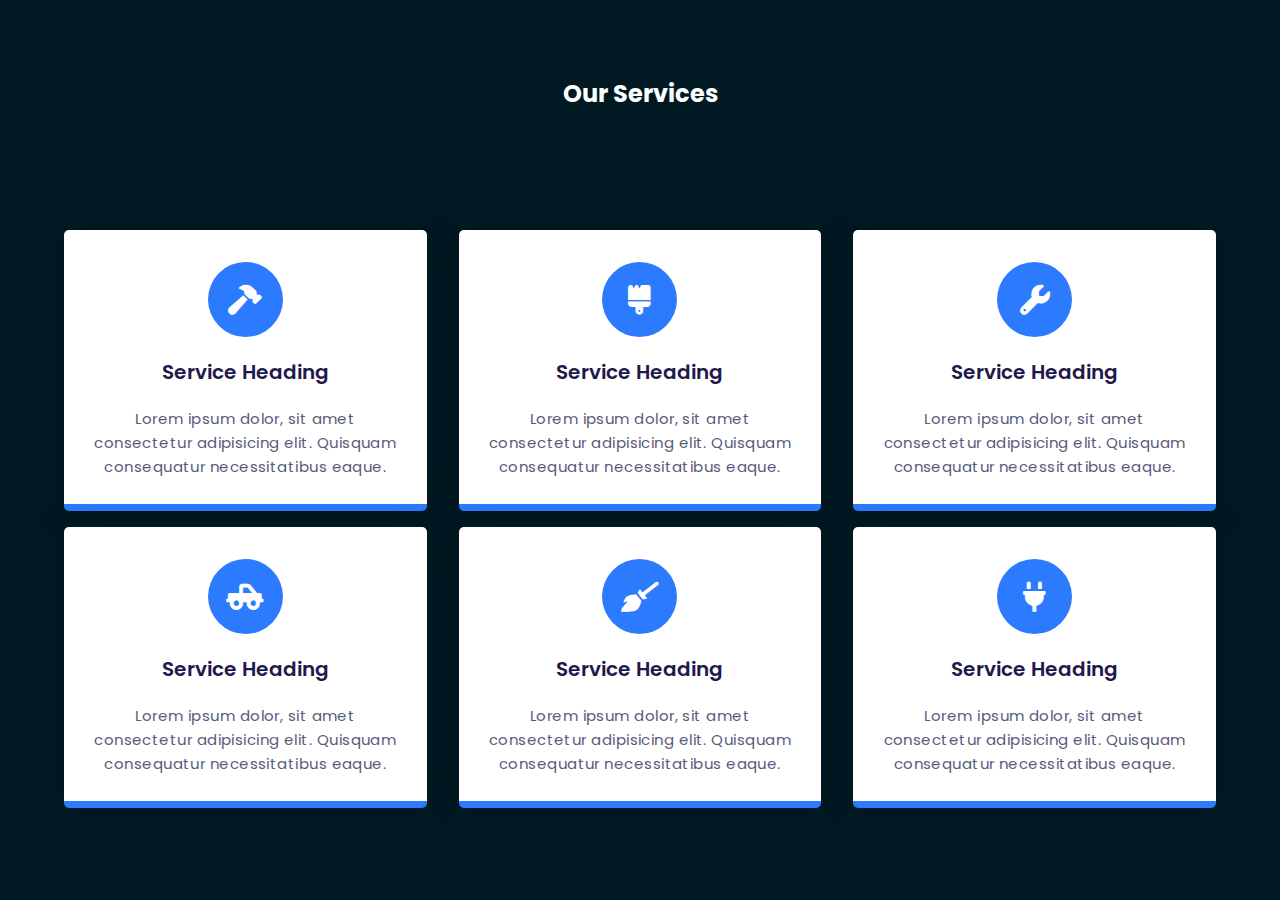
==== about.html @ 6e2f7df0 "Add files via upload" ====
<!DOCTYPE html>
<html lang="en">
  <head>
    <meta name="viewport" content="width=device-width, initial-scale=1.0" />
    <title>Responsive Services Section</title>
    <!-- Font Awesome CDN-->
    <link
      rel="stylesheet"
      href="https://cdnjs.cloudflare.com/ajax/libs/font-awesome/6.0.0-beta3/css/all.min.css"
    />
    <!-- Google Font -->
    <link
      href="https://fonts.googleapis.com/css2?family=Poppins:wght@400;500;600&display=swap"
      rel="stylesheet"
    />
    <!-- Stylesheet -->
    <link rel="stylesheet" href="about.css" />
  </head>
  <body>
    <section>
      <div class="row">
        <h2 class="section-heading">Our Services</h2>
      </div>
      <div class="row">
        <div class="column">
          <div class="card">
            <div class="icon-wrapper">
              <i class="fas fa-hammer"></i>
            </div>
            <h3>Service Heading</h3>
            <p>
              Lorem ipsum dolor, sit amet consectetur adipisicing elit. Quisquam
              consequatur necessitatibus eaque.
            </p>
          </div>
        </div>
        <div class="column">
          <div class="card">
            <div class="icon-wrapper">
              <i class="fas fa-brush"></i>
            </div>
            <h3>Service Heading</h3>
            <p>
              Lorem ipsum dolor, sit amet consectetur adipisicing elit. Quisquam
              consequatur necessitatibus eaque.
            </p>
          </div>
        </div>
        <div class="column">
          <div class="card">
            <div class="icon-wrapper">
              <i class="fas fa-wrench"></i>
            </div>
            <h3>Service Heading</h3>
            <p>
              Lorem ipsum dolor, sit amet consectetur adipisicing elit. Quisquam
              consequatur necessitatibus eaque.
            </p>
          </div>
        </div>
        <div class="column">
          <div class="card">
            <div class="icon-wrapper">
              <i class="fas fa-truck-pickup"></i>
            </div>
            <h3>Service Heading</h3>
            <p>
              Lorem ipsum dolor, sit amet consectetur adipisicing elit. Quisquam
              consequatur necessitatibus eaque.
            </p>
          </div>
        </div>
        <div class="column">
          <div class="card">
            <div class="icon-wrapper">
              <i class="fas fa-broom"></i>
            </div>
            <h3>Service Heading</h3>
            <p>
              Lorem ipsum dolor, sit amet consectetur adipisicing elit. Quisquam
              consequatur necessitatibus eaque.
            </p>
          </div>
        </div>
        <div class="column">
          <div class="card">
            <div class="icon-wrapper">
              <i class="fas fa-plug"></i>
            </div>
            <h3>Service Heading</h3>
            <p>
              Lorem ipsum dolor, sit amet consectetur adipisicing elit. Quisquam
              consequatur necessitatibus eaque.
            </p>
          </div>
        </div>
      </div>
    </section>
  </body>
</html>
---- about.css ----
* {
    padding: 0;
    margin: 0;
    box-sizing: border-box;
    font-family: "Poppins", sans-serif;
  }
  section {
    height: 100vh;
    width: 100%;
    display: grid;
    place-items: center;
    background-color: #001923;
    color: white;
  }
  .row {
    display: flex;
    flex-wrap: wrap;
  }
  .column {
    width: 100%;
    padding: 0 1em 1em 1em;
    text-align: center;
  }
  .card {
    width: 100%;
    height: 100%;
    padding: 2em 1.5em;
    background: linear-gradient(#ffffff 50%, #2c7bfe 50%);
    background-size: 100% 200%;
    background-position: 0 2.5%;
    border-radius: 5px;
    box-shadow: 0 0 35px rgba(0, 0, 0, 0.12);
    cursor: pointer;
    transition: 0.5s;
  }
  h3 {
    font-size: 20px;
    font-weight: 600;
    color: #1f194c;
    margin: 1em 0;
  }
  p {
    color: #575a7b;
    font-size: 15px;
    line-height: 1.6;
    letter-spacing: 0.03em;
  }
  .icon-wrapper {
    background-color: #2c7bfe;
    position: relative;
    margin: auto;
    font-size: 30px;
    height: 2.5em;
    width: 2.5em;
    color: #ffffff;
    border-radius: 50%;
    display: grid;
    place-items: center;
    transition: 0.5s;
  }
  .card:hover {
    background-position: 0 100%;
  }
  .card:hover .icon-wrapper {
    background-color: #ffffff;
    color: #2c7bfe;
  }
  .card:hover h3 {
    color: #ffffff;
  }
  .card:hover p {
    color: #f0f0f0;
  }
  @media screen and (min-width: 768px) {
    section {
      padding: 0 2em;
    }
    .column {
      flex: 0 50%;
      max-width: 50%;
    }
  }
  @media screen and (min-width: 992px) {
    section {
      padding: 1em 3em;
    }
    .column {
      flex: 0 0 33.33%;
      max-width: 33.33%;
    }
  }
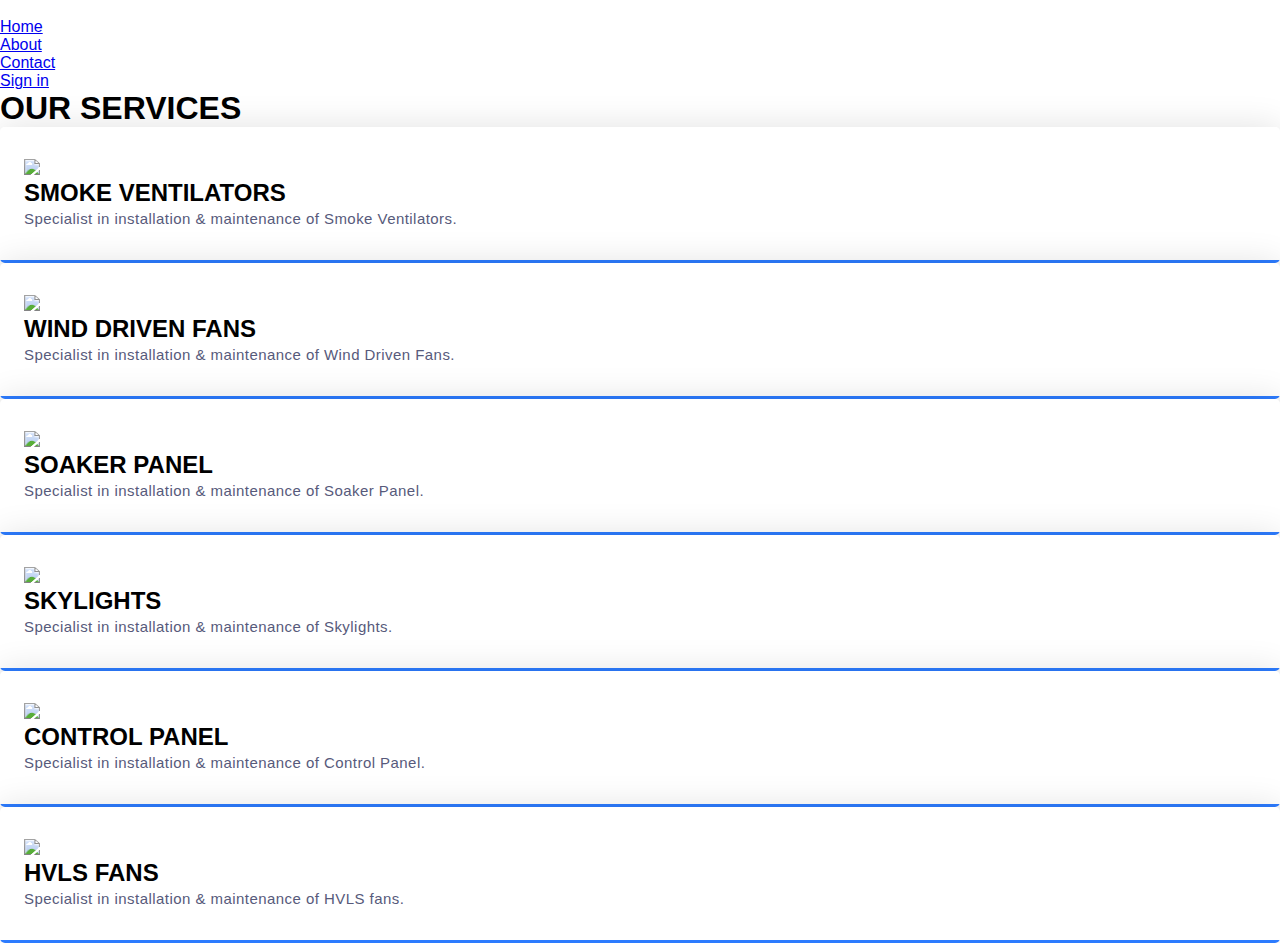
==== commit 720c4f9d: "Update about.html" ====
--- a/about.html
+++ b/about.html
@@ -1,100 +1,145 @@
 <!DOCTYPE html>
 <html lang="en">
   <head>
+    <meta charset="UTF-8" />
+    <meta http-equiv="X-UA-Compatible" content="IE=edge" />
     <meta name="viewport" content="width=device-width, initial-scale=1.0" />
-    <title>Responsive Services Section</title>
-    <!-- Font Awesome CDN-->
+    <title>Document</title>
+    <link rel="stylesheet" href="about.css" />
+    <!-- font awesome -->
     <link
       rel="stylesheet"
-      href="https://cdnjs.cloudflare.com/ajax/libs/font-awesome/6.0.0-beta3/css/all.min.css"
+      href="https://cdnjs.cloudflare.com/ajax/libs/font-awesome/6.2.1/css/all.min.css"
+      integrity="sha512-MV7K8+y+gLIBoVD59lQIYicR65iaqukzvf/nwasF0nqhPay5w/9lJmVM2hMDcnK1OnMGCdVK+iQrJ7lzPJQd1w=="
+      crossorigin="anonymous"
+      referrerpolicy="no-referrer"
     />
-    <!-- Google Font -->
-    <link
-      href="https://fonts.googleapis.com/css2?family=Poppins:wght@400;500;600&display=swap"
-      rel="stylesheet"
-    />
-    <!-- Stylesheet -->
-    <link rel="stylesheet" href="about.css" />
+    <!-- jquery js -->
+    <script src="https://ajax.googleapis.com/ajax/libs/jquery/3.6.1/jquery.min.js"></script>
   </head>
   <body>
-    <section>
-      <div class="row">
-        <h2 class="section-heading">Our Services</h2>
+
+
+    <!-- navBAR -->
+    <nav class="navbar">
+      <div class="logo">
+        <img
+          class="logoimg"
+          src="https://khairalbaddah.com/wp-content/uploads/2022/11/cropped-512-5-2.png"
+          alt=""
+        />
       </div>
-      <div class="row">
-        <div class="column">
-          <div class="card">
-            <div class="icon-wrapper">
-              <i class="fas fa-hammer"></i>
-            </div>
-            <h3>Service Heading</h3>
-            <p>
-              Lorem ipsum dolor, sit amet consectetur adipisicing elit. Quisquam
-              consequatur necessitatibus eaque.
-            </p>
-          </div>
+      <ul class="list">
+        <li><a href="#######">Home</a></li>
+        <li><a href="about.html">About</a></li>
+        <li><a href="contact.html">Contact</a></li>
+        <li><a href="sign.html">Sign in</a></li>
+      </ul>
+      <div class="icons">
+        <i class="fa-solid fa-bars" id="bars"></i>
+      </div>
+    </nav>
+    <!-- /navBAR -->
+
+
+    <div class="heading">
+        <h1>OUR SERVICES</h1>
+    </div>
+    <div class="card">
+      <div class="imgbox">
+        <img
+          src="https://www.bilcouk.co.uk/files/2017-11/udf-50rem.jpg?3e32886397"
+        />
+      </div>
+
+      <div class="content">
+        <h2>SMOKE VENTILATORS</h2>
+        <p>
+            Specialist in installation & maintenance of Smoke Ventilators.
+        </p>
+      </div>
+    </div>
+    <div class="card">
+        <div class="imgbox">
+          <img
+            src="https://5.imimg.com/data5/SELLER/Default/2021/7/ZY/RQ/JF/36830391/stainless-steel-wind-driven-turbo-ventilator-500x500.jpg"
+          />
         </div>
-        <div class="column">
-          <div class="card">
-            <div class="icon-wrapper">
-              <i class="fas fa-brush"></i>
-            </div>
-            <h3>Service Heading</h3>
-            <p>
-              Lorem ipsum dolor, sit amet consectetur adipisicing elit. Quisquam
-              consequatur necessitatibus eaque.
-            </p>
-          </div>
-        </div>
-        <div class="column">
-          <div class="card">
-            <div class="icon-wrapper">
-              <i class="fas fa-wrench"></i>
-            </div>
-            <h3>Service Heading</h3>
-            <p>
-              Lorem ipsum dolor, sit amet consectetur adipisicing elit. Quisquam
-              consequatur necessitatibus eaque.
-            </p>
-          </div>
-        </div>
-        <div class="column">
-          <div class="card">
-            <div class="icon-wrapper">
-              <i class="fas fa-truck-pickup"></i>
-            </div>
-            <h3>Service Heading</h3>
-            <p>
-              Lorem ipsum dolor, sit amet consectetur adipisicing elit. Quisquam
-              consequatur necessitatibus eaque.
-            </p>
-          </div>
-        </div>
-        <div class="column">
-          <div class="card">
-            <div class="icon-wrapper">
-              <i class="fas fa-broom"></i>
-            </div>
-            <h3>Service Heading</h3>
-            <p>
-              Lorem ipsum dolor, sit amet consectetur adipisicing elit. Quisquam
-              consequatur necessitatibus eaque.
-            </p>
-          </div>
-        </div>
-        <div class="column">
-          <div class="card">
-            <div class="icon-wrapper">
-              <i class="fas fa-plug"></i>
-            </div>
-            <h3>Service Heading</h3>
-            <p>
-              Lorem ipsum dolor, sit amet consectetur adipisicing elit. Quisquam
-              consequatur necessitatibus eaque.
-            </p>
-          </div>
+  
+        <div class="content">
+          <h2>WIND DRIVEN FANS</h2>
+          <p>
+            Specialist in installation & maintenance of Wind Driven Fans.
+          </p>
         </div>
       </div>
-    </section>
+      <div class="card">
+        <div class="imgbox">
+          <img
+            src="https://encrypted-tbn0.gstatic.com/images?q=tbn:ANd9GcQDqRj361J8AUg8WneHihHc1wE7nXF_cD_WSA&usqp=CAU"
+          />
+        </div>
+  
+        <div class="content">
+          <h2>SOAKER PANEL</h2>
+          <p>
+            Specialist in installation & maintenance of Soaker Panel.
+          </p>
+        </div>
+      </div>
+      <div class="card">
+        <div class="imgbox">
+          <img
+            src="https://b2bpurchase.com/wp-content/uploads/2022/04/63-753x418.jpg"
+          />
+        </div>
+  
+        <div class="content">
+          <h2>SKYLIGHTS</h2>
+          <p>
+            Specialist in installation & maintenance of Skylights.
+          </p>
+        </div>
+      </div>
+      
+    <div class="card">
+      <div class="imgbox">
+        <img
+          src="https://www.cetal.com/wp-content/uploads/CETAL_turn-key_power_control_panels.jpg"
+        />
+      </div>
+
+      <div class="content">
+        <h2>CONTROL PANEL</h2>
+        <p>
+            Specialist in installation & maintenance of Control Panel.
+        </p>
+      </div>
+    </div>
+    <div class="card">
+      <div class="imgbox">
+        <img
+          src="https://www.process-cooling.com/ext/resources/issues/April2015/BAF/PC0415_Slideshow_BAF_1.jpg?t=1435686625&width=696"
+        />
+      </div>
+
+      <div class="content">
+        <h2>HVLS FANS</h2>
+        <p>
+            Specialist in installation & maintenance of HVLS fans.
+      </div>
+    </div>
+    <script>
+      // NAVBAR
+$('#bars').click(function(){
+    $('.list').slideToggle("slow");
+    if($('#bars').hasClass('fa-solid fa-bars'))
+    $('#bars').removeClass().addClass("fa-solid fa-xmark");
+    else{
+        $('#bars').removeClass().addClass("fa-solid fa-bars");
+    }
+})
+// NAVBAR
+    </script>
   </body>
-</html>+</html>
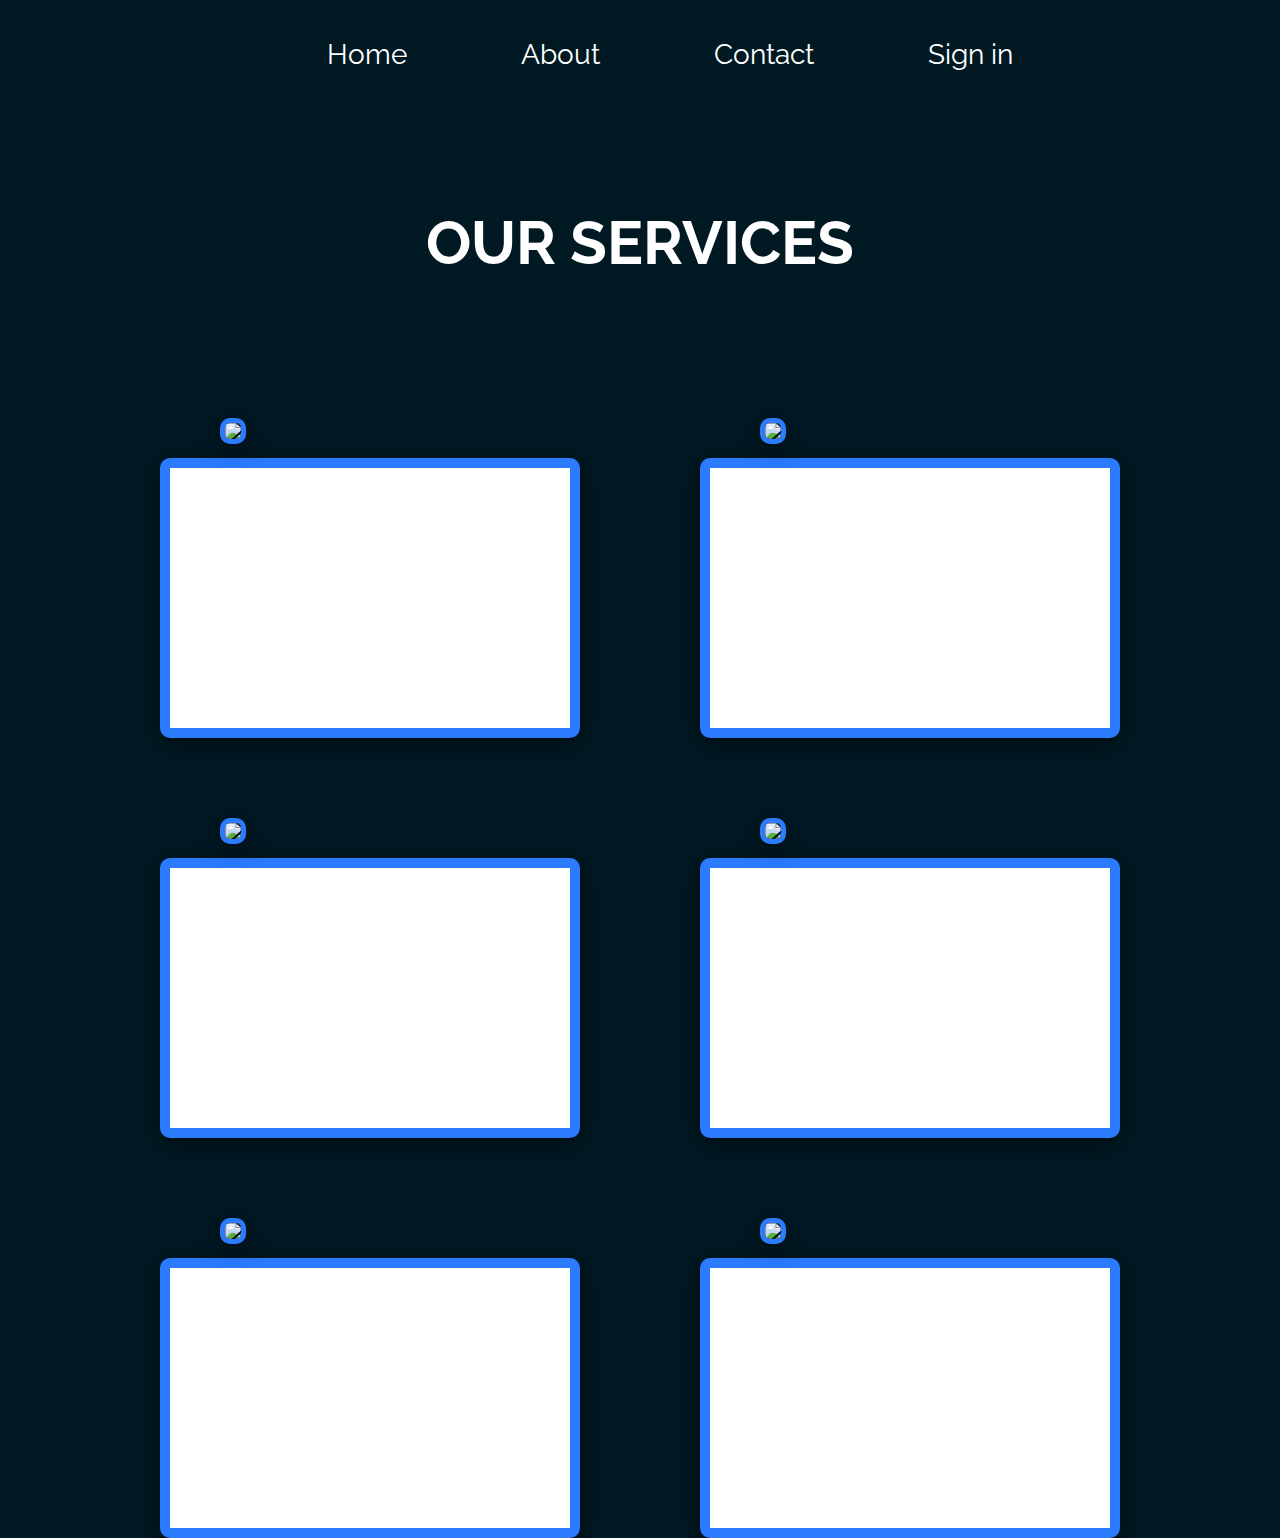
==== commit 6f8f83dd: "Update about.html" ====
--- a/about.html
+++ b/about.html
@@ -30,7 +30,7 @@
         />
       </div>
       <ul class="list">
-        <li><a href="#######">Home</a></li>
+        <li><a href="index.html">Home</a></li>
         <li><a href="about.html">About</a></li>
         <li><a href="contact.html">Contact</a></li>
         <li><a href="sign.html">Sign in</a></li>
--- a/about.css
+++ b/about.css
@@ -1,91 +1,197 @@
-* {
-    padding: 0;
+@import url(https://fonts.googleapis.com/css?family=Raleway:400,500,800);
+
+
+.navbar {
+  height: 80px;
+  background-color:transparent;
+}
+.logo {
+  display: inline;
+  margin-left: 20px;
+  color: white;
+  font-size: 30px;
+}
+.logoimg {
+  width: 100px;
+}
+.list {
+  margin-top: 30px;
+  list-style: none;
+  float: right;
+}
+.navbar ul li {
+  margin: 0px 40px 0px 40px;
+  display: inline;
+}
+.navbar ul li a {
+  font-size: 28px;
+  padding: 15px;
+  text-decoration: none;
+  color: white;
+  transition: all 0.5s ease;
+}
+.navbar ul li a:hover {
+  border: 2px solid black;
+  border-radius: 15px;
+  font-size: 30px;
+}
+.icons {
+  display: none;
+}
+
+/* /.navbarBAR */
+
+
+
+
+
+
+body {
+  height: 100vh;
+  display: flex;
+  flex-wrap:wrap;
+  justify-content: center;
+  align-items: center;
+  font-family: "Raleway", Arial, sans-serif;
+  background: #001923;
+}
+.heading{
+  display: block;
+  width: 100%;
+  text-align: center;
+  color: white;
+  margin: 80px;
+  font-size: 30px;
+}
+.card {
+  position: relative;
+  width: 300px;
+  height: 200px;
+  border-radius: 10px;
+  border: 10px solid #2c7bfe;
+  box-shadow: 0px 5px 20px rgba(0, 0, 0, 0.5);
+  transition: 0.3s;
+  padding: 30px 50px;
+  background: #fff;
+  cursor: pointer;
+  margin: 60px;
+  transition: 0.5s;
+}
+
+.card:hover {
+  height: 320px;
+  background-color: #2c7bfe;
+  border: 10px solid white;
+  color: white;
+}
+.card:hover img{
+    border: 7px solid white;
+transform: scale(1.1);
+transform: skew(3deg,2deg);
+}
+
+.imgbox {
+  position: relative;
+  width: 100%;
+  height: 100%;
+  transform: translateY(-80px);
+  z-index: 99;
+}
+
+.imgbox img {
+  width:100%;
+  border: 5px solid #2c7bfe;
+  border-radius: 10px;
+  box-shadow: 0px 5px 20px rgba(0, 0, 0, 0.5);
+  transition: 0.5s;
+}
+
+.content {
+    margin-top: 20px;
+  padding: 10px 20px;
+  text-align: center;
+  transform: translateY(-450px);
+  opacity: 0;
+  transition: 0.3s;
+}
+
+.card:hover > .content {
+  opacity: 1;
+  transform: translateY(-180px);
+}
+
+.content h2 {
+  color: white;
+}
+
+
+
+@media only screen and (max-width: 900px) {
+ 
+  
+  /* .navbarBAR */
+  .list {
+    list-style: none;
+    color: white;
+    font-weight: 800;
+    z-index: 1000;
+    backdrop-filter: blur(20px);
     margin: 0;
-    box-sizing: border-box;
-    font-family: "Poppins", sans-serif;
+    text-align: center;
+    position: absolute;
+    top: 110px;
+    left: 0;
+    
+
+    width: 100%;
+    margin-block-start: 0;
+    margin-block-end: 0;
+    padding-inline-start: 0;
+    text-decoration: none;
+    height: 100vh;
+
+    /* for hiding */
+    display: none;
   }
-  section {
-    height: 100vh;
-    width: 100%;
-    display: grid;
-    place-items: center;
-    background-color: #001923;
+  .navbar ul li {
+    color: white;
+    font-size: 30px;
+    text-decoration: none;
+    display: block;
+    margin: 50px 0px;
+  }
+  .navbar ul li a {
+    color: white;
+    text-decoration: none;
+  }
+
+  .navbar {
+    background-color: transparent;
+    padding: 4px;
+    height: 80px;
+    display: flex;
+    /* color: white; */
+  }
+  .logo {
+    margin-left: 20px;
+    font-size: 30px;
     color: white;
   }
-  .row {
-    display: flex;
-    flex-wrap: wrap;
+  .icons {
+    height: 50px;
+    display: block;
+    padding: 6px;
+    position: absolute;
+    color: white;
+    right: 16px;
+    font-size: 30px;
+    cursor: pointer;
+    transition: all 2s ease;
   }
-  .column {
-    width: 100%;
-    padding: 0 1em 1em 1em;
-    text-align: center;
+
+  /* /.navbarBAR */
+
+  .heading{
+    font-size: 25px;
   }
-  .card {
-    width: 100%;
-    height: 100%;
-    padding: 2em 1.5em;
-    background: linear-gradient(#ffffff 50%, #2c7bfe 50%);
-    background-size: 100% 200%;
-    background-position: 0 2.5%;
-    border-radius: 5px;
-    box-shadow: 0 0 35px rgba(0, 0, 0, 0.12);
-    cursor: pointer;
-    transition: 0.5s;
-  }
-  h3 {
-    font-size: 20px;
-    font-weight: 600;
-    color: #1f194c;
-    margin: 1em 0;
-  }
-  p {
-    color: #575a7b;
-    font-size: 15px;
-    line-height: 1.6;
-    letter-spacing: 0.03em;
-  }
-  .icon-wrapper {
-    background-color: #2c7bfe;
-    position: relative;
-    margin: auto;
-    font-size: 30px;
-    height: 2.5em;
-    width: 2.5em;
-    color: #ffffff;
-    border-radius: 50%;
-    display: grid;
-    place-items: center;
-    transition: 0.5s;
-  }
-  .card:hover {
-    background-position: 0 100%;
-  }
-  .card:hover .icon-wrapper {
-    background-color: #ffffff;
-    color: #2c7bfe;
-  }
-  .card:hover h3 {
-    color: #ffffff;
-  }
-  .card:hover p {
-    color: #f0f0f0;
-  }
-  @media screen and (min-width: 768px) {
-    section {
-      padding: 0 2em;
-    }
-    .column {
-      flex: 0 50%;
-      max-width: 50%;
-    }
-  }
-  @media screen and (min-width: 992px) {
-    section {
-      padding: 1em 3em;
-    }
-    .column {
-      flex: 0 0 33.33%;
-      max-width: 33.33%;
-    }
-  }+}
